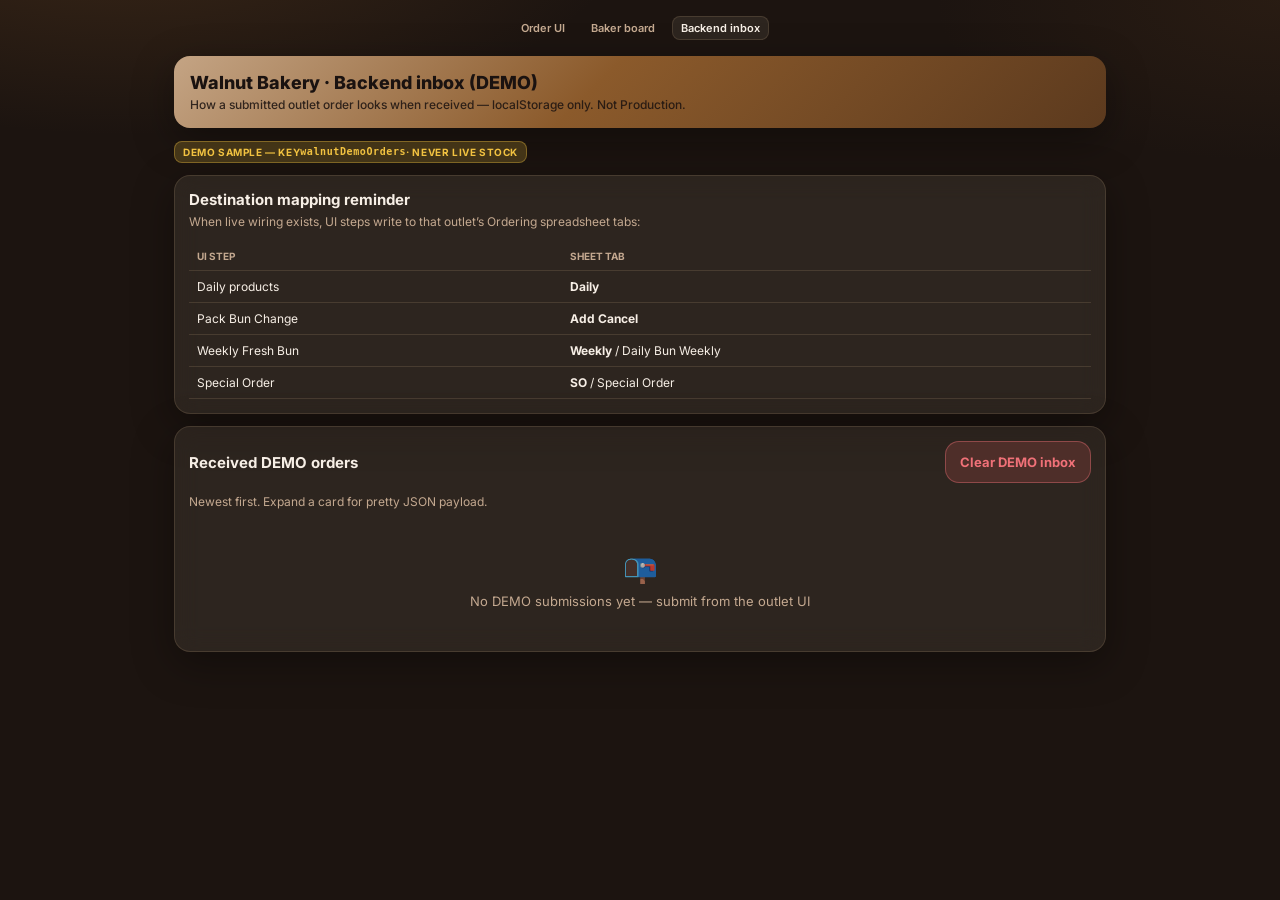
==== backend.html @ 9c995fde "Weekly dual-week + baker board + backend inbox DEMO" ====
<!DOCTYPE html>
<html lang="en">
<head>
  <meta charset="UTF-8" />
  <meta name="viewport" content="width=device-width, initial-scale=1, viewport-fit=cover" />
  <title>Walnut Bakery · Backend inbox (DEMO)</title>
  <style>
@import url('https://fonts.googleapis.com/css2?family=Inter:wght@400;500;600;700;800&display=swap');
:root {
  --bg: #1c1410;
  --brand: #8b5a2b;
  --brand2: #5c3a1e;
  --brand-grad: linear-gradient(135deg, #c4a484 0%, #8b5a2b 45%, #5c3a1e 100%);
  --card: rgba(255,236,210,.08);
  --card-solid: #2a1f18;
  --ink: #f7efe6;
  --muted: #c4a990;
  --line: rgba(210,180,140,.16);
  --ok: #3ecf8e;
  --warn: #f5c542;
  --danger: #f07178;
  --shadow: 0 12px 40px rgba(0,0,0,.35);
  --radius: 16px;
  --ease: cubic-bezier(.22,1,.36,1);
}
*{box-sizing:border-box;-webkit-tap-highlight-color:transparent}
html,body{margin:0;padding:0;min-height:100%;font-family:Inter,system-ui,-apple-system,Segoe UI,Roboto,sans-serif;background:var(--bg);color:var(--ink)}
body{background:radial-gradient(ellipse 80% 50% at 10% -10%,color-mix(in srgb,var(--brand) 28%,transparent),transparent 50%),radial-gradient(ellipse 60% 40% at 100% 0%,color-mix(in srgb,var(--brand2) 20%,transparent),transparent 45%),var(--bg)}
.app{max-width:960px;margin:0 auto;min-height:100dvh;padding:12px 14px 40px;position:relative;z-index:1}
.hero{background:var(--brand-grad);border-radius:var(--radius);padding:16px;color:#1a1210;box-shadow:var(--shadow);margin-bottom:12px}
.hero h1{margin:0;font-size:18px;font-weight:800}
.hero .sub{margin:4px 0 0;font-size:12px;font-weight:500;opacity:.85}
.demo-badge{display:inline-flex;margin:0 0 12px;font-size:10px;font-weight:700;letter-spacing:.06em;text-transform:uppercase;background:rgba(245,197,66,.2);color:var(--warn);border:1px solid rgba(245,197,66,.35);padding:4px 8px;border-radius:8px}
.glass{background:var(--card);border:1px solid var(--line);border-radius:var(--radius);padding:14px;box-shadow:var(--shadow);backdrop-filter:blur(12px);-webkit-backdrop-filter:blur(12px);margin-bottom:12px}
.glass h2{margin:0 0 4px;font-size:15px;font-weight:700}
.hint{margin:0 0 12px;font-size:12px;color:var(--muted);line-height:1.45}
.site-nav{display:flex;flex-wrap:wrap;gap:8px;justify-content:center;padding:4px 0 16px;font-size:11px;font-weight:600}
.site-nav a{color:var(--muted);text-decoration:none;padding:4px 8px;border-radius:8px;border:1px solid transparent}
.site-nav a:hover,.site-nav a.active{color:var(--ink);border-color:var(--line);background:var(--card)}
.chips{display:flex;flex-wrap:wrap;gap:8px;margin-bottom:12px}
.chip{border:1px solid var(--line);background:var(--card-solid);color:var(--muted);font-size:11px;font-weight:700;padding:6px 10px;border-radius:999px;cursor:pointer;font-family:inherit}
.chip.active{color:#1a1210;background:var(--brand-grad);border-color:transparent}
.table-scroll{overflow:auto;border-radius:12px;border:1px solid var(--line);background:var(--card-solid);-webkit-overflow-scrolling:touch}
table.board{width:100%;min-width:720px;border-collapse:separate;border-spacing:0;font-size:12px}
table.board th,table.board td{padding:8px 6px;border-bottom:1px solid var(--line);text-align:center;white-space:nowrap}
table.board th:first-child,table.board td:first-child{text-align:left;position:sticky;left:0;background:var(--card-solid);z-index:2;min-width:140px;padding-left:12px}
table.board th{font-size:10px;text-transform:uppercase;letter-spacing:.04em;color:var(--muted);position:sticky;top:0;background:var(--card-solid);z-index:3}
table.board th:first-child{z-index:4}
table.board tr.total td{font-weight:800;background:color-mix(in srgb,var(--brand) 12%,transparent)}
table.board td.tot{font-weight:800}
.section-anchor{scroll-margin-top:12px}
.btn{border:0;border-radius:14px;padding:12px 14px;font-size:13px;font-weight:700;font-family:inherit;cursor:pointer;background:var(--card-solid);color:var(--ink);border:1px solid var(--line)}
.btn-danger{background:color-mix(in srgb,var(--danger) 18%,var(--card-solid));color:var(--danger);border-color:color-mix(in srgb,var(--danger) 40%,transparent)}
.btn-primary{background:var(--brand-grad);color:#1a1210;border:0}
.empty{text-align:center;padding:28px 16px;color:var(--muted);font-size:13px}
.order-card{border:1px solid var(--line);border-radius:12px;background:var(--card-solid);margin-bottom:10px;overflow:hidden}
.order-card-head{display:flex;flex-wrap:wrap;gap:8px;justify-content:space-between;align-items:flex-start;padding:12px;cursor:pointer}
.order-card-head:hover{background:color-mix(in srgb,var(--brand) 8%,transparent)}
.order-meta{font-size:12px;line-height:1.45}
.order-meta .id{font-family:ui-monospace,SFMono-Regular,Menlo,monospace;font-size:11px;color:var(--warn)}
.order-meta .sum{color:var(--muted);font-size:11px;margin-top:4px}
.order-body{display:none;border-top:1px solid var(--line);padding:10px 12px;background:#1a1511}
.order-card.open .order-body{display:block}
.order-body pre{margin:0;white-space:pre-wrap;word-break:break-word;font-size:11px;color:var(--ink);font-family:ui-monospace,SFMono-Regular,Menlo,monospace;max-height:320px;overflow:auto}
.map-table{width:100%;border-collapse:collapse;font-size:12px}
.map-table th,.map-table td{padding:8px;border-bottom:1px solid var(--line);text-align:left}
.map-table th{color:var(--muted);font-size:10px;text-transform:uppercase}
@media (max-width:600px){
  .app{padding:10px 10px 32px}
  .hero h1{font-size:16px}
}
</style>
</head>
<body>
  <div class="app">
    <div class="site-nav">
      <a href="index.html" id="navOrder">Order UI</a>
      <a href="baker.html">Baker board</a>
      <a href="backend.html" class="active">Backend inbox</a>
    </div>
    <div class="hero">
      <h1>Walnut Bakery · Backend inbox (DEMO)</h1>
      <p class="sub">How a submitted outlet order looks when received — localStorage only. Not Production.</p>
    </div>
    <div class="demo-badge">DEMO SAMPLE — key <code style="text-transform:none">walnutDemoOrders</code> · never live stock</div>

    <div class="glass">
      <h2>Destination mapping reminder</h2>
      <p class="hint">When live wiring exists, UI steps write to that outlet’s Ordering spreadsheet tabs:</p>
      <table class="map-table">
        <thead><tr><th>UI step</th><th>Sheet tab</th></tr></thead>
        <tbody>
          <tr><td>Daily products</td><td><b>Daily</b></td></tr>
          <tr><td>Pack Bun Change</td><td><b>Add Cancel</b></td></tr>
          <tr><td>Weekly Fresh Bun</td><td><b>Weekly</b> / Daily Bun Weekly</td></tr>
          <tr><td>Special Order</td><td><b>SO</b> / Special Order</td></tr>
        </tbody>
      </table>
    </div>

    <div class="glass">
      <div style="display:flex;flex-wrap:wrap;gap:10px;align-items:center;justify-content:space-between;margin-bottom:10px">
        <h2 style="margin:0">Received DEMO orders</h2>
        <button type="button" class="btn btn-danger" id="btnClear">Clear DEMO inbox</button>
      </div>
      <p class="hint">Newest first. Expand a card for pretty JSON payload.</p>
      <div id="list"></div>
    </div>
  </div>
<script>
(function(){
  try {
    if (location.pathname.indexOf('walnut-outlet-order')>=0 && location.pathname.indexOf('pages')<0) {
      var n=document.getElementById('navOrder'); if(n) n.href='Index-preview.html';
    }
  } catch(e){}

  var KEY='walnutDemoOrders';

  function load(){
    try {
      var arr=JSON.parse(localStorage.getItem(KEY)||'[]');
      return Array.isArray(arr)?arr:[];
    } catch(e){ return []; }
  }

  function fmtTime(iso){
    try {
      return new Intl.DateTimeFormat('en-GB',{
        timeZone:'Asia/Kuching', dateStyle:'medium', timeStyle:'short'
      }).format(new Date(iso)) + ' MYT';
    } catch(e){ return iso; }
  }

  function render(){
    var list=document.getElementById('list');
    var arr=load();
    if(!arr.length){
      list.innerHTML='<div class="empty"><div style="font-size:28px;margin-bottom:8px;opacity:.7">📭</div>No DEMO submissions yet — submit from the outlet UI</div>';
      return;
    }
    list.innerHTML='';
    arr.forEach(function(entry, idx){
      var s=entry.summary||{};
      var card=document.createElement('div');
      card.className='order-card';
      var head=document.createElement('div');
      head.className='order-card-head';
      head.innerHTML='<div class="order-meta"><div><b>'+(entry.outlet||'?')+'</b> · '+fmtTime(entry.at||entry.payload&&entry.payload.submittedAt||'')+'</div>'+
        '<div class="id">'+(entry.orderId||entry.id||'')+'</div>'+
        '<div class="sum">Daily lines: '+(s.dailyLines||0)+' · units: '+(s.dailyUnits||0)+
        ' · Pack Δ: '+(s.packBunChanges||0)+
        ' · Weekly: '+(s.hasWeekly?'yes':'no')+
        ' · SO: '+(s.hasSO?'yes':'no')+'</div></div><div style="font-size:11px;color:var(--muted)">▾ JSON</div>';
      var body=document.createElement('div');
      body.className='order-body';
      var pre=document.createElement('pre');
      pre.textContent=JSON.stringify(entry.payload||entry, null, 2);
      body.appendChild(pre);
      head.onclick=function(){ card.classList.toggle('open'); };
      card.appendChild(head); card.appendChild(body);
      list.appendChild(card);
    });
  }

  document.getElementById('btnClear').onclick=function(){
    if(!confirm('Clear all DEMO submissions from this browser inbox?')) return;
    localStorage.removeItem(KEY);
    render();
  };

  render();
})();
</script>
</body>
</html>
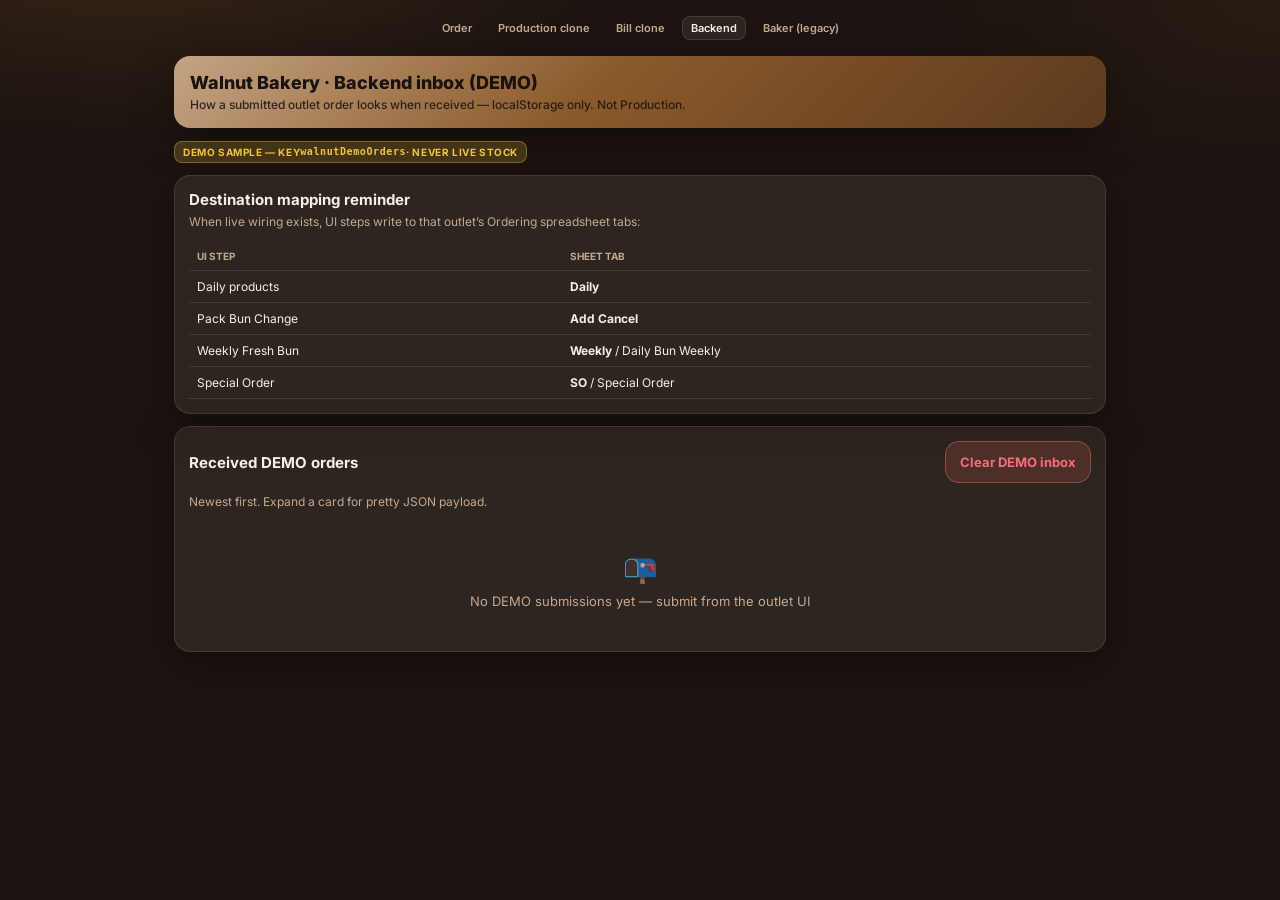
==== commit 1c054167: "DEMO clones of Production Sheet and Bill For Print fed by Order UI" ====
--- a/backend.html
+++ b/backend.html
@@ -74,9 +74,11 @@
 <body>
   <div class="app">
     <div class="site-nav">
-      <a href="index.html" id="navOrder">Order UI</a>
-      <a href="baker.html">Baker board</a>
-      <a href="backend.html" class="active">Backend inbox</a>
+      <a href="index.html" id="navOrder">Order</a>
+      <a href="production.html">Production clone</a>
+      <a href="bill.html">Bill clone</a>
+      <a href="backend.html" class="active">Backend</a>
+      <a href="baker.html">Baker (legacy)</a>
     </div>
     <div class="hero">
       <h1>Walnut Bakery · Backend inbox (DEMO)</h1>
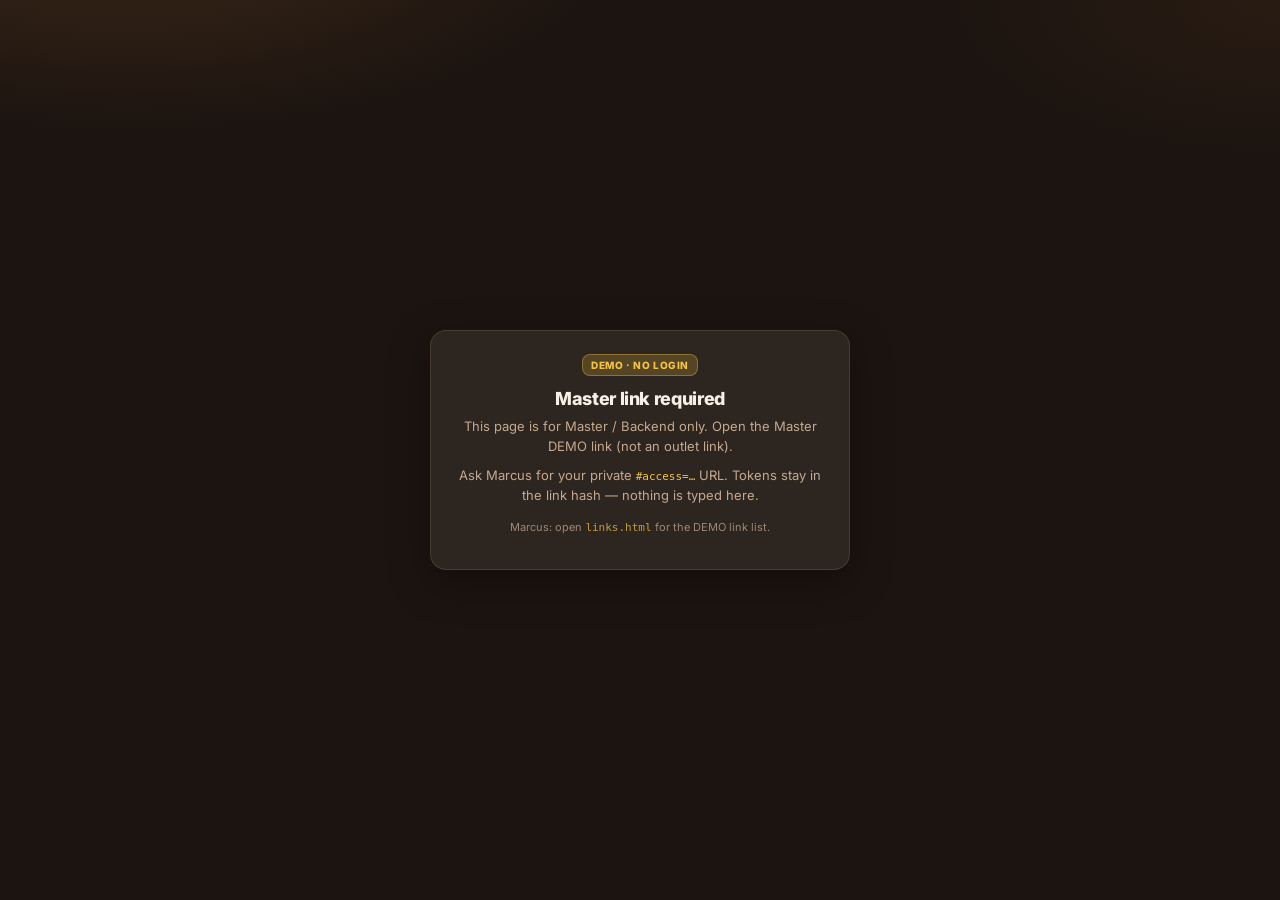
==== commit 8b74586b: "Ai-Cha-style per-outlet access links + master gate" ====
--- a/backend.html
+++ b/backend.html
@@ -75,10 +75,10 @@
   <div class="app">
     <div class="site-nav">
       <a href="index.html" id="navOrder">Order</a>
-      <a href="production.html">Production clone</a>
-      <a href="bill.html">Bill clone</a>
-      <a href="backend.html" class="active">Backend</a>
-      <a href="baker.html">Baker (legacy)</a>
+      <a href="production.html" data-master-only>Production clone</a>
+      <a href="bill.html" data-master-only>Bill clone</a>
+      <a href="backend.html" class="active" data-master-only>Backend</a>
+      <a href="links.html" data-master-only>All links</a>
     </div>
     <div class="hero">
       <h1>Walnut Bakery · Backend inbox (DEMO)</h1>
@@ -109,8 +109,11 @@
       <div id="list"></div>
     </div>
   </div>
+<script src="access.js"></script>
 <script>
 (function(){
+  if (!window.WalnutAccess || !WalnutAccess.require('master')) return;
+  try { WalnutAccess.wireNav(document); } catch (eW) {}
   try {
     if (location.pathname.indexOf('walnut-outlet-order')>=0 && location.pathname.indexOf('pages')<0) {
       var n=document.getElementById('navOrder'); if(n) n.href='Index-preview.html';
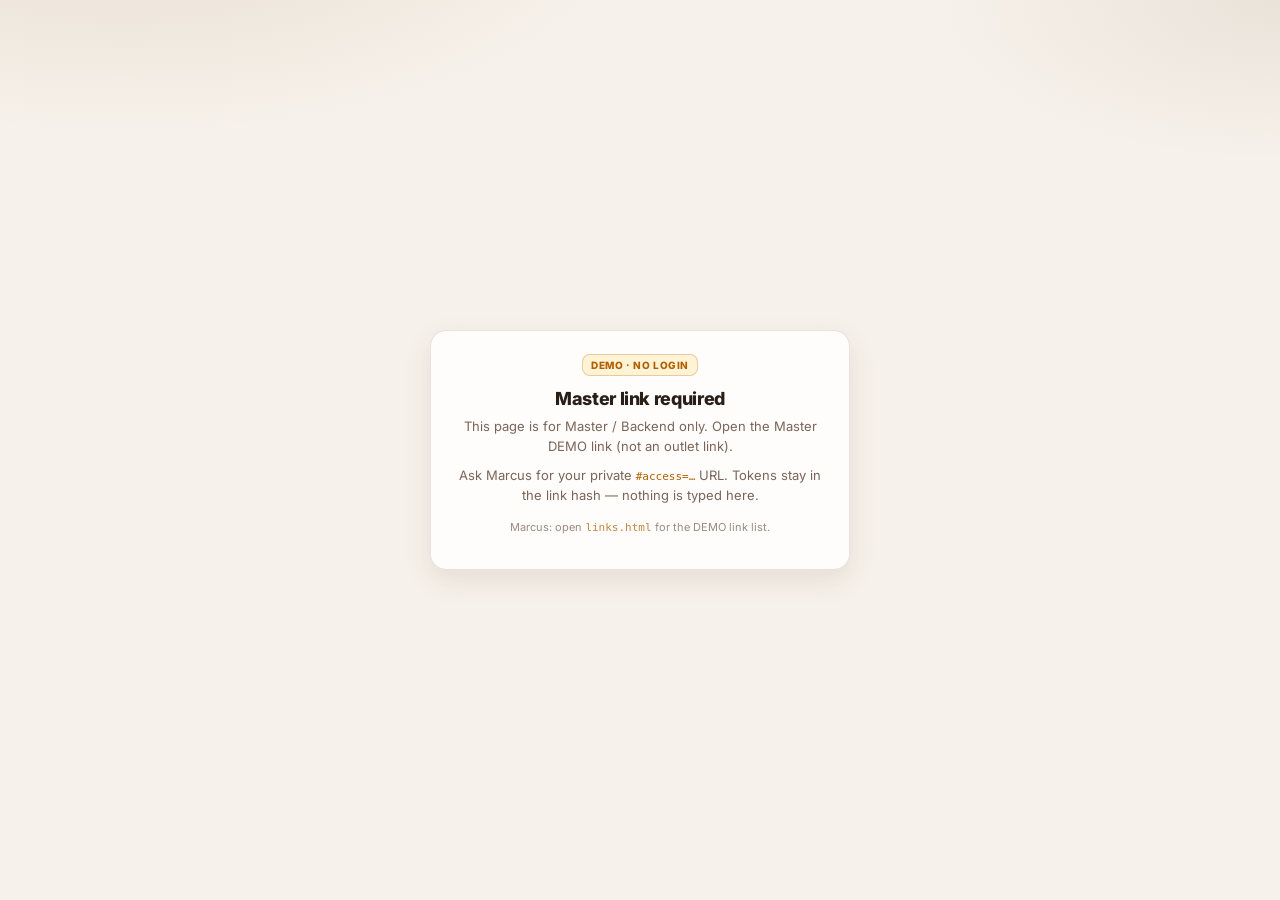
==== commit 82094f9b: "Light tone theme across DEMO pages" ====
--- a/backend.html
+++ b/backend.html
@@ -7,30 +7,30 @@
   <style>
 @import url('https://fonts.googleapis.com/css2?family=Inter:wght@400;500;600;700;800&display=swap');
 :root {
-  --bg: #1c1410;
+  --bg: #f6f1ea;
   --brand: #8b5a2b;
   --brand2: #5c3a1e;
-  --brand-grad: linear-gradient(135deg, #c4a484 0%, #8b5a2b 45%, #5c3a1e 100%);
-  --card: rgba(255,236,210,.08);
-  --card-solid: #2a1f18;
-  --ink: #f7efe6;
-  --muted: #c4a990;
-  --line: rgba(210,180,140,.16);
-  --ok: #3ecf8e;
-  --warn: #f5c542;
-  --danger: #f07178;
-  --shadow: 0 12px 40px rgba(0,0,0,.35);
+  --brand-grad: linear-gradient(135deg, #e8d5c4 0%, #c4a484 45%, #8b5a2b 100%);
+  --card: rgba(255,255,255,.72);
+  --card-solid: #ffffff;
+  --ink: #2a1f18;
+  --muted: #7a6558;
+  --line: rgba(92,58,30,.14);
+  --ok: #1f9d63;
+  --warn: #b06000;
+  --danger: #c62828;
+  --shadow: 0 10px 28px rgba(92,58,30,.10);
   --radius: 16px;
   --ease: cubic-bezier(.22,1,.36,1);
 }
 *{box-sizing:border-box;-webkit-tap-highlight-color:transparent}
 html,body{margin:0;padding:0;min-height:100%;font-family:Inter,system-ui,-apple-system,Segoe UI,Roboto,sans-serif;background:var(--bg);color:var(--ink)}
-body{background:radial-gradient(ellipse 80% 50% at 10% -10%,color-mix(in srgb,var(--brand) 28%,transparent),transparent 50%),radial-gradient(ellipse 60% 40% at 100% 0%,color-mix(in srgb,var(--brand2) 20%,transparent),transparent 45%),var(--bg)}
+body{background:radial-gradient(ellipse 80% 50% at 10% -10%,color-mix(in srgb,var(--brand) 12%,transparent),transparent 50%),radial-gradient(ellipse 60% 40% at 100% 0%,color-mix(in srgb,var(--brand2) 8%,transparent),transparent 45%),var(--bg)}
 .app{max-width:960px;margin:0 auto;min-height:100dvh;padding:12px 14px 40px;position:relative;z-index:1}
 .hero{background:var(--brand-grad);border-radius:var(--radius);padding:16px;color:#1a1210;box-shadow:var(--shadow);margin-bottom:12px}
 .hero h1{margin:0;font-size:18px;font-weight:800}
 .hero .sub{margin:4px 0 0;font-size:12px;font-weight:500;opacity:.85}
-.demo-badge{display:inline-flex;margin:0 0 12px;font-size:10px;font-weight:700;letter-spacing:.06em;text-transform:uppercase;background:rgba(245,197,66,.2);color:var(--warn);border:1px solid rgba(245,197,66,.35);padding:4px 8px;border-radius:8px}
+.demo-badge{display:inline-flex;margin:0 0 12px;font-size:10px;font-weight:700;letter-spacing:.06em;text-transform:uppercase;background:rgba(255,236,180,.55);color:var(--warn);border:1px solid rgba(176,96,0,.28);padding:4px 8px;border-radius:8px}
 .glass{background:var(--card);border:1px solid var(--line);border-radius:var(--radius);padding:14px;box-shadow:var(--shadow);backdrop-filter:blur(12px);-webkit-backdrop-filter:blur(12px);margin-bottom:12px}
 .glass h2{margin:0 0 4px;font-size:15px;font-weight:700}
 .hint{margin:0 0 12px;font-size:12px;color:var(--muted);line-height:1.45}
@@ -59,7 +59,7 @@
 .order-meta{font-size:12px;line-height:1.45}
 .order-meta .id{font-family:ui-monospace,SFMono-Regular,Menlo,monospace;font-size:11px;color:var(--warn)}
 .order-meta .sum{color:var(--muted);font-size:11px;margin-top:4px}
-.order-body{display:none;border-top:1px solid var(--line);padding:10px 12px;background:#1a1511}
+.order-body{display:none;border-top:1px solid var(--line);padding:10px 12px;background:#f3ece4}
 .order-card.open .order-body{display:block}
 .order-body pre{margin:0;white-space:pre-wrap;word-break:break-word;font-size:11px;color:var(--ink);font-family:ui-monospace,SFMono-Regular,Menlo,monospace;max-height:320px;overflow:auto}
 .map-table{width:100%;border-collapse:collapse;font-size:12px}
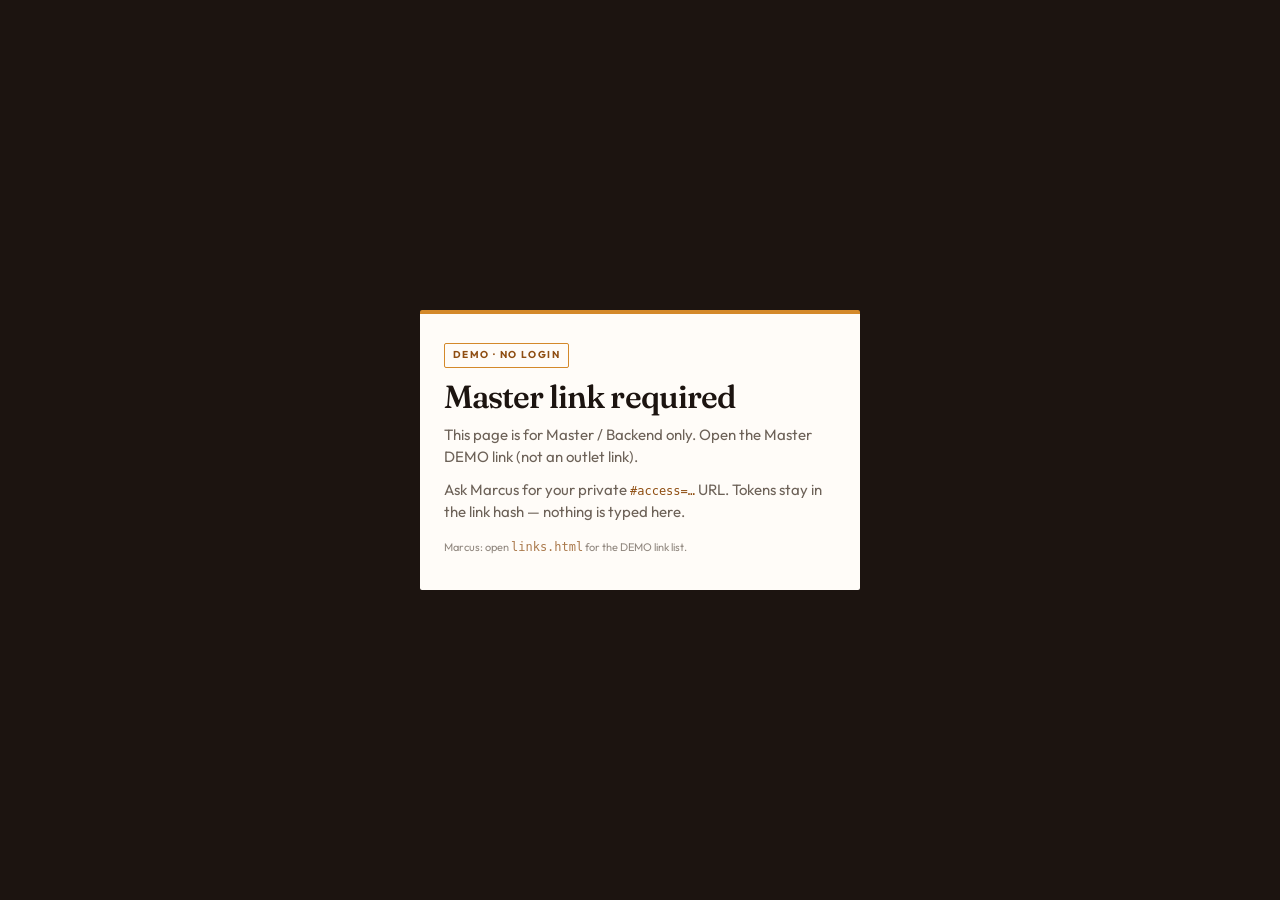
==== commit 95e1580e: "Replace the cream order shell with a Walnut Counter UI. Large screens use a dark side rail and phone" ====
--- a/backend.html
+++ b/backend.html
@@ -4,96 +4,59 @@
   <meta charset="UTF-8" />
   <meta name="viewport" content="width=device-width, initial-scale=1, viewport-fit=cover" />
   <title>Walnut Bakery · Backend inbox (DEMO)</title>
+  <link rel="stylesheet" href="shell.css" />
   <style>
-@import url('https://fonts.googleapis.com/css2?family=Inter:wght@400;500;600;700;800&display=swap');
-:root {
-  --bg: #f6f1ea;
-  --brand: #8b5a2b;
-  --brand2: #5c3a1e;
-  --brand-grad: linear-gradient(135deg, #e8d5c4 0%, #c4a484 45%, #8b5a2b 100%);
-  --card: rgba(255,255,255,.72);
-  --card-solid: #ffffff;
-  --ink: #2a1f18;
-  --muted: #7a6558;
-  --line: rgba(92,58,30,.14);
-  --ok: #1f9d63;
-  --warn: #b06000;
-  --danger: #c62828;
-  --shadow: 0 10px 28px rgba(92,58,30,.10);
-  --radius: 16px;
-  --ease: cubic-bezier(.22,1,.36,1);
-}
-*{box-sizing:border-box;-webkit-tap-highlight-color:transparent}
-html,body{margin:0;padding:0;min-height:100%;font-family:Inter,system-ui,-apple-system,Segoe UI,Roboto,sans-serif;background:var(--bg);color:var(--ink)}
-body{background:radial-gradient(ellipse 80% 50% at 10% -10%,color-mix(in srgb,var(--brand) 12%,transparent),transparent 50%),radial-gradient(ellipse 60% 40% at 100% 0%,color-mix(in srgb,var(--brand2) 8%,transparent),transparent 45%),var(--bg)}
-.app{max-width:960px;margin:0 auto;min-height:100dvh;padding:12px 14px 40px;position:relative;z-index:1}
-.hero{background:var(--brand-grad);border-radius:var(--radius);padding:16px;color:#1a1210;box-shadow:var(--shadow);margin-bottom:12px}
-.hero h1{margin:0;font-size:18px;font-weight:800}
-.hero .sub{margin:4px 0 0;font-size:12px;font-weight:500;opacity:.85}
-.demo-badge{display:inline-flex;margin:0 0 12px;font-size:10px;font-weight:700;letter-spacing:.06em;text-transform:uppercase;background:rgba(255,236,180,.55);color:var(--warn);border:1px solid rgba(176,96,0,.28);padding:4px 8px;border-radius:8px}
-.glass{background:var(--card);border:1px solid var(--line);border-radius:var(--radius);padding:14px;box-shadow:var(--shadow);backdrop-filter:blur(12px);-webkit-backdrop-filter:blur(12px);margin-bottom:12px}
-.glass h2{margin:0 0 4px;font-size:15px;font-weight:700}
-.hint{margin:0 0 12px;font-size:12px;color:var(--muted);line-height:1.45}
-.site-nav{display:flex;flex-wrap:wrap;gap:8px;justify-content:center;padding:4px 0 16px;font-size:11px;font-weight:600}
-.site-nav a{color:var(--muted);text-decoration:none;padding:4px 8px;border-radius:8px;border:1px solid transparent}
-.site-nav a:hover,.site-nav a.active{color:var(--ink);border-color:var(--line);background:var(--card)}
-.chips{display:flex;flex-wrap:wrap;gap:8px;margin-bottom:12px}
-.chip{border:1px solid var(--line);background:var(--card-solid);color:var(--muted);font-size:11px;font-weight:700;padding:6px 10px;border-radius:999px;cursor:pointer;font-family:inherit}
-.chip.active{color:#1a1210;background:var(--brand-grad);border-color:transparent}
-.table-scroll{overflow:auto;border-radius:12px;border:1px solid var(--line);background:var(--card-solid);-webkit-overflow-scrolling:touch}
-table.board{width:100%;min-width:720px;border-collapse:separate;border-spacing:0;font-size:12px}
-table.board th,table.board td{padding:8px 6px;border-bottom:1px solid var(--line);text-align:center;white-space:nowrap}
-table.board th:first-child,table.board td:first-child{text-align:left;position:sticky;left:0;background:var(--card-solid);z-index:2;min-width:140px;padding-left:12px}
-table.board th{font-size:10px;text-transform:uppercase;letter-spacing:.04em;color:var(--muted);position:sticky;top:0;background:var(--card-solid);z-index:3}
-table.board th:first-child{z-index:4}
-table.board tr.total td{font-weight:800;background:color-mix(in srgb,var(--brand) 12%,transparent)}
-table.board td.tot{font-weight:800}
-.section-anchor{scroll-margin-top:12px}
-.btn{border:0;border-radius:14px;padding:12px 14px;font-size:13px;font-weight:700;font-family:inherit;cursor:pointer;background:var(--card-solid);color:var(--ink);border:1px solid var(--line)}
-.btn-danger{background:color-mix(in srgb,var(--danger) 18%,var(--card-solid));color:var(--danger);border-color:color-mix(in srgb,var(--danger) 40%,transparent)}
-.btn-primary{background:var(--brand-grad);color:#1a1210;border:0}
-.empty{text-align:center;padding:28px 16px;color:var(--muted);font-size:13px}
-.order-card{border:1px solid var(--line);border-radius:12px;background:var(--card-solid);margin-bottom:10px;overflow:hidden}
-.order-card-head{display:flex;flex-wrap:wrap;gap:8px;justify-content:space-between;align-items:flex-start;padding:12px;cursor:pointer}
-.order-card-head:hover{background:color-mix(in srgb,var(--brand) 8%,transparent)}
-.order-meta{font-size:12px;line-height:1.45}
-.order-meta .id{font-family:ui-monospace,SFMono-Regular,Menlo,monospace;font-size:11px;color:var(--warn)}
-.order-meta .sum{color:var(--muted);font-size:11px;margin-top:4px}
-.order-body{display:none;border-top:1px solid var(--line);padding:10px 12px;background:#f3ece4}
+*{box-sizing:border-box}
+.glass{margin:0 0 28px;padding-top:8px;border-top:1px solid var(--line)}
+.glass h2{margin:14px 0 6px;font-family:var(--display);font-weight:560;font-size:28px;letter-spacing:-.03em}
+.hint{margin:0 0 12px;font-size:14px;color:var(--muted);line-height:1.5}
+.hint code{font-family:ui-monospace,SFMono-Regular,Menlo,monospace;font-size:12px;color:var(--amber-deep)}
+.btn{border:1px solid #cfc4b4;border-radius:2px;padding:10px 12px;font-size:13px;font-weight:700;font-family:inherit;cursor:pointer;background:transparent;color:var(--ink)}
+.btn-danger{background:transparent;color:var(--danger);border-color:var(--danger)}
+.empty{padding:22px 0;color:var(--muted);font-size:14px}
+.order-card{border-bottom:1px solid var(--line);background:transparent}
+.order-card-head{display:flex;flex-wrap:wrap;gap:8px;justify-content:space-between;align-items:flex-start;padding:14px 0;cursor:pointer}
+.order-card-head:hover{background:transparent}
+.order-meta{font-size:14px;line-height:1.45}
+.order-meta .id{font-family:ui-monospace,SFMono-Regular,Menlo,monospace;font-size:12px;color:var(--amber-deep)}
+.order-meta .sum{color:var(--muted);font-size:12px;margin-top:4px}
+.order-body{display:none;padding:0 0 14px}
 .order-card.open .order-body{display:block}
-.order-body pre{margin:0;white-space:pre-wrap;word-break:break-word;font-size:11px;color:var(--ink);font-family:ui-monospace,SFMono-Regular,Menlo,monospace;max-height:320px;overflow:auto}
-.map-table{width:100%;border-collapse:collapse;font-size:12px}
-.map-table th,.map-table td{padding:8px;border-bottom:1px solid var(--line);text-align:left}
-.map-table th{color:var(--muted);font-size:10px;text-transform:uppercase}
-@media (max-width:600px){
-  .app{padding:10px 10px 32px}
-  .hero h1{font-size:16px}
-}
+.order-body pre{margin:0;white-space:pre-wrap;word-break:break-word;font-size:12px;color:var(--ink);font-family:ui-monospace,SFMono-Regular,Menlo,monospace;max-height:320px;overflow:auto;background:#fff;border:1px solid var(--line);padding:12px}
+.map-table{width:100%;border-collapse:collapse;font-size:14px}
+.map-table th,.map-table td{padding:10px 8px;border-bottom:1px solid var(--line);text-align:left}
+.map-table th{color:var(--muted);font-size:11px;letter-spacing:.08em;text-transform:uppercase}
 </style>
 </head>
-<body>
-  <div class="app">
-    <div class="site-nav">
-      <a href="index.html" id="navOrder">Order</a>
-      <a href="production.html" data-master-only>Production clone</a>
-      <a href="bill.html" data-master-only>Bill clone</a>
-      <a href="backend.html" class="active" data-master-only>Backend</a>
-      <a href="links.html" data-master-only>All links</a>
+<body class="wapp">
+  <header class="wshell">
+    <div class="wshell-inner">
+      <a class="wbrand" href="index.html">
+        <span class="name">Walnut</span>
+        <span class="line">Backend inbox</span>
+        <span class="demo">DEMO</span>
+      </a>
+      <nav class="wnav" aria-label="Companion pages">
+        <a href="index.html" id="navOrder">Order</a>
+        <a href="production.html" data-master-only>Production</a>
+        <a href="bill.html" data-master-only>Bill</a>
+        <a href="backend.html" class="active" data-master-only>Backend</a>
+        <a href="links.html" data-master-only>Links</a>
+      </nav>
     </div>
-    <div class="hero">
-      <h1>Walnut Bakery · Backend inbox (DEMO)</h1>
-      <p class="sub">How a submitted outlet order looks when received — localStorage only. Not Production.</p>
-    </div>
-    <div class="demo-badge">DEMO SAMPLE — key <code style="text-transform:none">walnutDemoOrders</code> · never live stock</div>
+  </header>
+  <main class="wpage">
+    <h1>Backend inbox</h1>
+    <p class="wlede">How a submitted outlet order looks when received — localStorage <code>walnutDemoOrders</code> only. Not production.</p>
 
     <div class="glass">
       <h2>Destination mapping reminder</h2>
-      <p class="hint">When live wiring exists, UI steps write to that outlet’s Ordering spreadsheet tabs:</p>
+      <p class="hint">When live wiring exists, Place order sections write to that outlet’s Ordering spreadsheet tabs:</p>
       <table class="map-table">
-        <thead><tr><th>UI step</th><th>Sheet tab</th></tr></thead>
+        <thead><tr><th>Order section</th><th>Sheet tab</th></tr></thead>
         <tbody>
-          <tr><td>Daily products</td><td><b>Daily</b></td></tr>
-          <tr><td>Pack Bun Change</td><td><b>Add Cancel</b></td></tr>
+          <tr><td>Daily (T+1)</td><td><b>Daily</b></td></tr>
+          <tr><td>Pack bun change (T+2)</td><td><b>Add Cancel</b></td></tr>
           <tr><td>Weekly Fresh Bun</td><td><b>Weekly</b> / Daily Bun Weekly</td></tr>
           <tr><td>Special Order</td><td><b>SO</b> / Special Order</td></tr>
         </tbody>
@@ -108,7 +71,7 @@
       <p class="hint">Newest first. Expand a card for pretty JSON payload.</p>
       <div id="list"></div>
     </div>
-  </div>
+  </main>
 <script src="access.js"></script>
 <script>
 (function(){
@@ -141,7 +104,7 @@
     var list=document.getElementById('list');
     var arr=load();
     if(!arr.length){
-      list.innerHTML='<div class="empty"><div style="font-size:28px;margin-bottom:8px;opacity:.7">📭</div>No DEMO submissions yet — submit from the outlet UI</div>';
+      list.innerHTML='<div class="empty">No DEMO submissions yet — submit from the outlet order screen.</div>';
       return;
     }
     list.innerHTML='';
@@ -177,5 +140,6 @@
   render();
 })();
 </script>
+<link rel="stylesheet" href="gate.css" />
 </body>
 </html>
--- a/shell.css
+++ b/shell.css
@@ -0,0 +1,131 @@
+/* Shared chrome for companion DEMO pages (links, backend, baker, and page shells).
+   Order UI styles live in index.html. Sheet grids are not styled here. */
+@import url('https://fonts.googleapis.com/css2?family=Fraunces:ital,opsz,wght@0,9..144,560;0,9..144,640;1,9..144,560&family=Outfit:wght@400;500;600;700&display=swap');
+
+:root {
+  --bg: #e8e4dc;
+  --canvas: #f4f1eb;
+  --surface: #fffcf8;
+  --ink: #1c1410;
+  --muted: #6d6258;
+  --line: #ddd4c6;
+  --amber: #d4892a;
+  --amber-deep: #8f4e12;
+  --rail: #1c1410;
+  --rail-ink: #f3e7d6;
+  --ok: #2c7a45;
+  --warn: #9a5b12;
+  --danger: #a33b32;
+  --font: Outfit, system-ui, -apple-system, Segoe UI, sans-serif;
+  --display: Fraunces, Georgia, "Times New Roman", serif;
+}
+
+body.wapp {
+  margin: 0;
+  min-height: 100%;
+  background: var(--bg);
+  color: var(--ink);
+  font-family: var(--font);
+  font-size: 15px;
+  line-height: 1.45;
+}
+
+.wshell {
+  background: var(--rail);
+  color: var(--rail-ink);
+  border-bottom: 3px solid var(--amber);
+  position: sticky;
+  top: 0;
+  z-index: 40;
+}
+.wshell-inner {
+  display: flex;
+  flex-wrap: wrap;
+  align-items: center;
+  justify-content: space-between;
+  gap: 10px 18px;
+  max-width: 1120px;
+  margin: 0 auto;
+  padding: 12px 18px;
+}
+.wbrand {
+  display: flex;
+  align-items: baseline;
+  gap: 10px;
+  min-width: 0;
+  text-decoration: none;
+  color: inherit;
+}
+.wbrand .name {
+  font-family: var(--display);
+  font-weight: 560;
+  font-style: italic;
+  font-size: 22px;
+  letter-spacing: -.03em;
+  line-height: 1;
+}
+.wbrand .line {
+  font-size: 11px;
+  font-weight: 650;
+  letter-spacing: .14em;
+  text-transform: uppercase;
+  color: #d9cbb8;
+}
+.wbrand .demo {
+  font-size: 10px;
+  font-weight: 700;
+  letter-spacing: .14em;
+  text-transform: uppercase;
+  color: #f0c27a;
+  border: 1px solid rgba(212, 137, 42, .7);
+  padding: 2px 6px;
+}
+.wnav {
+  display: flex;
+  flex-wrap: wrap;
+  gap: 2px 4px;
+  align-items: center;
+}
+.wnav a {
+  color: #d9cbb8;
+  text-decoration: none;
+  font-size: 12px;
+  font-weight: 650;
+  letter-spacing: .08em;
+  text-transform: uppercase;
+  padding: 8px 10px;
+  border-bottom: 2px solid transparent;
+}
+.wnav a:hover { color: #fff; }
+.wnav a.active { color: #f6e7c8; border-bottom-color: var(--amber); }
+
+.wpage {
+  max-width: 1120px;
+  margin: 0 auto;
+  padding: 28px 18px 64px;
+}
+.wpage h1 {
+  font-family: var(--display);
+  font-weight: 560;
+  font-size: clamp(32px, 5vw, 48px);
+  letter-spacing: -.03em;
+  line-height: 1;
+  margin: 0 0 8px;
+}
+.wlede {
+  margin: 0 0 22px;
+  color: var(--muted);
+  max-width: 62ch;
+}
+
+@media (max-width: 720px) {
+  .wshell-inner { padding: 10px 14px; }
+  .wbrand .line { display: none; }
+  .wnav a { padding: 8px 8px; letter-spacing: .04em; }
+  .wpage { padding: 20px 14px 48px; }
+}
+@media (orientation: landscape) and (max-height: 500px) {
+  .wshell-inner { padding: 6px 14px; }
+  .wbrand .name { font-size: 18px; }
+  .wpage { padding-top: 14px; }
+}
--- a/gate.css
+++ b/gate.css
@@ -0,0 +1,47 @@
+/* Visual override for the access gate. Loaded after access.js injects its sheet.
+   Token registry and gate copy/behavior stay in access.js. */
+@import url('https://fonts.googleapis.com/css2?family=Fraunces:ital,opsz,wght@0,9..144,560;1,9..144,560&family=Outfit:wght@400;500;600;700&display=swap');
+
+.walnut-access-gate {
+  background: #1c1410;
+  color: #f3e7d6;
+  font-family: Outfit, system-ui, -apple-system, Segoe UI, sans-serif;
+  padding: 28px 20px;
+}
+.walnut-access-gate .card {
+  max-width: 440px;
+  background: #fffcf8;
+  color: #1c1410;
+  border: 0;
+  border-top: 4px solid #d4892a;
+  border-radius: 2px;
+  box-shadow: none;
+  text-align: left;
+  padding: 28px 24px 24px;
+}
+.walnut-access-gate .badge {
+  background: transparent;
+  color: #8f4e12;
+  border: 1px solid #d4892a;
+  border-radius: 2px;
+  letter-spacing: .14em;
+  font-weight: 700;
+  padding: 4px 8px;
+}
+.walnut-access-gate h1 {
+  font-family: Fraunces, Georgia, serif;
+  font-weight: 560;
+  font-size: 32px;
+  letter-spacing: -.03em;
+  line-height: 1.05;
+  margin: 0 0 10px;
+}
+.walnut-access-gate p {
+  color: #6d6258;
+  font-size: 15px;
+  line-height: 1.5;
+}
+.walnut-access-gate .mono {
+  color: #8f4e12;
+  font-size: 12px;
+}
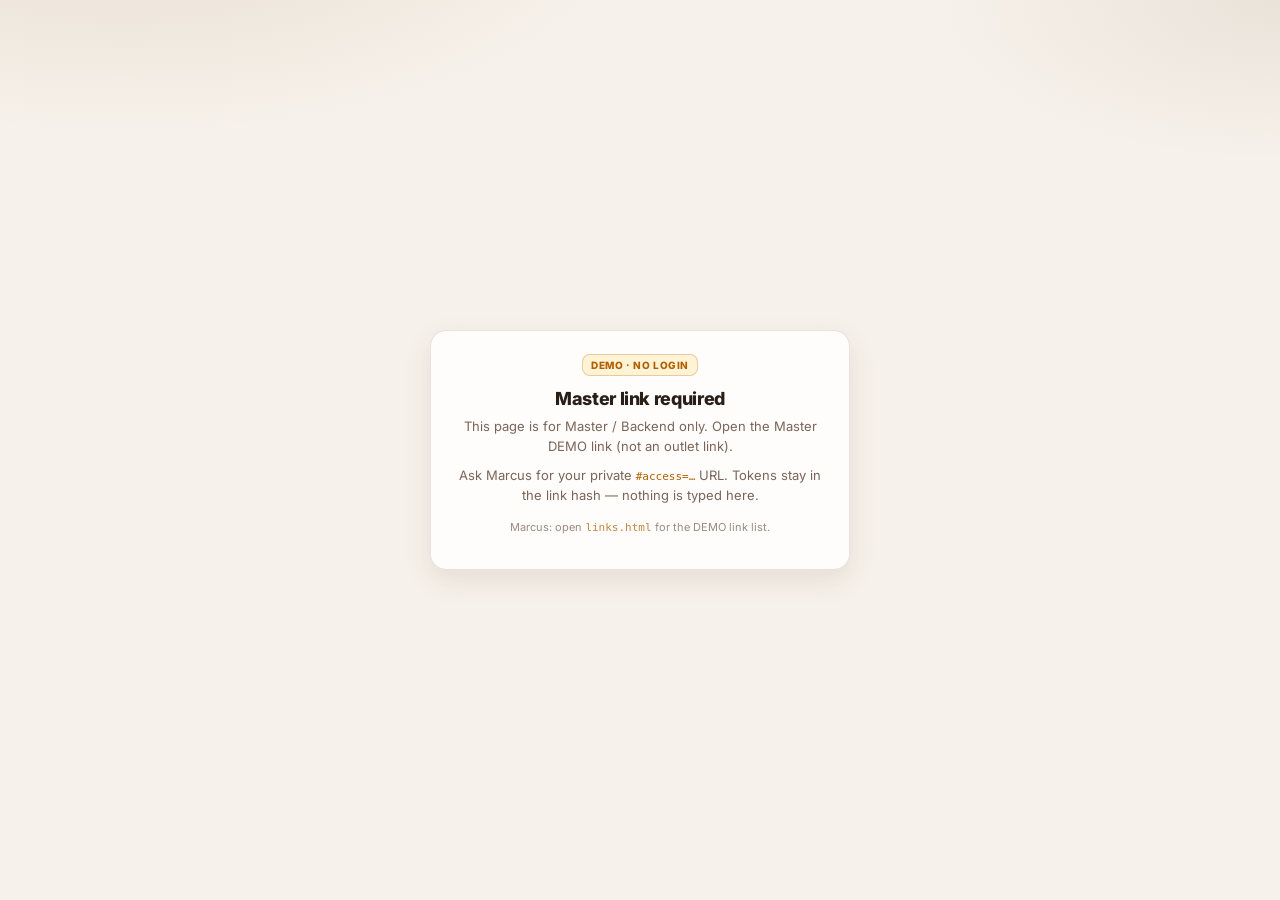
==== commit d44dfd4b: "Finish DEMO handoff from submit to Production, Bill, and Baker totals. After submit, Master gets Pro" ====
--- a/backend.html
+++ b/backend.html
@@ -4,50 +4,94 @@
   <meta charset="UTF-8" />
   <meta name="viewport" content="width=device-width, initial-scale=1, viewport-fit=cover" />
   <title>Walnut Bakery · Backend inbox (DEMO)</title>
-  <link rel="stylesheet" href="shell.css" />
   <style>
-*{box-sizing:border-box}
-.glass{margin:0 0 28px;padding-top:8px;border-top:1px solid var(--line)}
-.glass h2{margin:14px 0 6px;font-family:var(--display);font-weight:560;font-size:28px;letter-spacing:-.03em}
-.hint{margin:0 0 12px;font-size:14px;color:var(--muted);line-height:1.5}
-.hint code{font-family:ui-monospace,SFMono-Regular,Menlo,monospace;font-size:12px;color:var(--amber-deep)}
-.btn{border:1px solid #cfc4b4;border-radius:2px;padding:10px 12px;font-size:13px;font-weight:700;font-family:inherit;cursor:pointer;background:transparent;color:var(--ink)}
-.btn-danger{background:transparent;color:var(--danger);border-color:var(--danger)}
-.empty{padding:22px 0;color:var(--muted);font-size:14px}
-.order-card{border-bottom:1px solid var(--line);background:transparent}
-.order-card-head{display:flex;flex-wrap:wrap;gap:8px;justify-content:space-between;align-items:flex-start;padding:14px 0;cursor:pointer}
-.order-card-head:hover{background:transparent}
-.order-meta{font-size:14px;line-height:1.45}
-.order-meta .id{font-family:ui-monospace,SFMono-Regular,Menlo,monospace;font-size:12px;color:var(--amber-deep)}
-.order-meta .sum{color:var(--muted);font-size:12px;margin-top:4px}
-.order-body{display:none;padding:0 0 14px}
+@import url('https://fonts.googleapis.com/css2?family=Inter:wght@400;500;600;700;800&display=swap');
+:root {
+  --bg: #f6f1ea;
+  --brand: #8b5a2b;
+  --brand2: #5c3a1e;
+  --brand-grad: linear-gradient(135deg, #e8d5c4 0%, #c4a484 45%, #8b5a2b 100%);
+  --card: rgba(255,255,255,.72);
+  --card-solid: #ffffff;
+  --ink: #192326;
+  --muted: #7a6558;
+  --line: #e1e5e8;
+  --ok: #1f9d63;
+  --warn: #b06000;
+  --danger: #c62828;
+  --shadow: 0 10px 28px rgba(92,58,30,.10);
+  --radius: 16px;
+  --ease: cubic-bezier(.22,1,.36,1);
+}
+*{box-sizing:border-box;-webkit-tap-highlight-color:transparent}
+html,body{margin:0;padding:0;min-height:100%;font-family:Inter,system-ui,-apple-system,Segoe UI,Roboto,sans-serif;background:var(--bg);color:var(--ink)}
+body{background:radial-gradient(ellipse 80% 50% at 10% -10%,color-mix(in srgb,var(--brand) 12%,transparent),transparent 50%),radial-gradient(ellipse 60% 40% at 100% 0%,color-mix(in srgb,var(--brand2) 8%,transparent),transparent 45%),var(--bg)}
+.app{max-width:960px;margin:0 auto;min-height:100dvh;padding:12px 14px 40px;position:relative;z-index:1}
+.hero{background:var(--brand-grad);border-radius:var(--radius);padding:16px;color:#1a1210;box-shadow:var(--shadow);margin-bottom:12px}
+.hero h1{margin:0;font-size:18px;font-weight:800}
+.hero .sub{margin:4px 0 0;font-size:12px;font-weight:500;opacity:.85}
+.demo-badge{display:inline-flex;margin:0 0 12px;font-size:10px;font-weight:700;letter-spacing:.06em;text-transform:uppercase;background:rgba(255,236,180,.55);color:var(--warn);border:1px solid rgba(176,96,0,.28);padding:4px 8px;border-radius:8px}
+.glass{background:var(--card);border:1px solid var(--line);border-radius:var(--radius);padding:14px;box-shadow:var(--shadow);backdrop-filter:blur(12px);-webkit-backdrop-filter:blur(12px);margin-bottom:12px}
+.glass h2{margin:0 0 4px;font-size:15px;font-weight:700}
+.hint{margin:0 0 12px;font-size:12px;color:var(--muted);line-height:1.45}
+.site-nav{display:flex;flex-wrap:wrap;gap:8px;justify-content:center;padding:4px 0 16px;font-size:11px;font-weight:600}
+.site-nav a{color:var(--muted);text-decoration:none;padding:4px 8px;border-radius:8px;border:1px solid transparent}
+.site-nav a:hover,.site-nav a.active{color:var(--ink);border-color:var(--line);background:var(--card)}
+.chips{display:flex;flex-wrap:wrap;gap:8px;margin-bottom:12px}
+.chip{border:1px solid var(--line);background:var(--card-solid);color:var(--muted);font-size:11px;font-weight:700;padding:6px 10px;border-radius:999px;cursor:pointer;font-family:inherit}
+.chip.active{color:#1a1210;background:var(--brand-grad);border-color:transparent}
+.table-scroll{overflow:auto;border-radius:12px;border:1px solid var(--line);background:var(--card-solid);-webkit-overflow-scrolling:touch}
+table.board{width:100%;min-width:720px;border-collapse:separate;border-spacing:0;font-size:12px}
+table.board th,table.board td{padding:8px 6px;border-bottom:1px solid var(--line);text-align:center;white-space:nowrap}
+table.board th:first-child,table.board td:first-child{text-align:left;position:sticky;left:0;background:var(--card-solid);z-index:2;min-width:140px;padding-left:12px}
+table.board th{font-size:10px;text-transform:uppercase;letter-spacing:.04em;color:var(--muted);position:sticky;top:0;background:var(--card-solid);z-index:3}
+table.board th:first-child{z-index:4}
+table.board tr.total td{font-weight:800;background:color-mix(in srgb,var(--brand) 12%,transparent)}
+table.board td.tot{font-weight:800}
+.section-anchor{scroll-margin-top:12px}
+.btn{border:0;border-radius:14px;padding:12px 14px;font-size:13px;font-weight:700;font-family:inherit;cursor:pointer;background:var(--card-solid);color:var(--ink);border:1px solid var(--line)}
+.btn-danger{background:color-mix(in srgb,var(--danger) 18%,var(--card-solid));color:var(--danger);border-color:color-mix(in srgb,var(--danger) 40%,transparent)}
+.btn-primary{background:var(--brand-grad);color:#1a1210;border:0}
+.empty{text-align:center;padding:28px 16px;color:var(--muted);font-size:13px}
+.order-card{border:1px solid var(--line);border-radius:12px;background:var(--card-solid);margin-bottom:10px;overflow:hidden}
+.order-card-head{display:flex;flex-wrap:wrap;gap:8px;justify-content:space-between;align-items:flex-start;padding:12px;cursor:pointer}
+.order-card-head:hover{background:color-mix(in srgb,var(--brand) 8%,transparent)}
+.order-meta{font-size:12px;line-height:1.45}
+.order-meta .id{font-family:ui-monospace,SFMono-Regular,Menlo,monospace;font-size:11px;color:var(--warn)}
+.order-meta .sum{color:var(--muted);font-size:11px;margin-top:4px}
+.quick-links{display:flex;flex-wrap:wrap;gap:6px;margin-top:8px}
+.quick-links a{font-size:11px;font-weight:700;color:var(--brand2);text-decoration:none;border:1px solid var(--line);background:#fff;border-radius:999px;padding:5px 9px}
+.quick-links a:hover{border-color:var(--brand);color:var(--ink)}
+.order-body{display:none;border-top:1px solid var(--line);padding:10px 12px;background:#f3ece4}
 .order-card.open .order-body{display:block}
-.order-body pre{margin:0;white-space:pre-wrap;word-break:break-word;font-size:12px;color:var(--ink);font-family:ui-monospace,SFMono-Regular,Menlo,monospace;max-height:320px;overflow:auto;background:#fff;border:1px solid var(--line);padding:12px}
-.map-table{width:100%;border-collapse:collapse;font-size:14px}
-.map-table th,.map-table td{padding:10px 8px;border-bottom:1px solid var(--line);text-align:left}
-.map-table th{color:var(--muted);font-size:11px;letter-spacing:.08em;text-transform:uppercase}
+.order-body pre{margin:0;white-space:pre-wrap;word-break:break-word;font-size:11px;color:var(--ink);font-family:ui-monospace,SFMono-Regular,Menlo,monospace;max-height:320px;overflow:auto}
+.map-table{width:100%;border-collapse:collapse;font-size:12px}
+.map-table th,.map-table td{padding:8px;border-bottom:1px solid var(--line);text-align:left}
+.map-table th{color:var(--muted);font-size:10px;text-transform:uppercase}
+@media (max-width:600px){
+  .app{padding:10px 10px 32px}
+  .hero h1{font-size:16px}
+}
 </style>
 </head>
-<body class="wapp">
-  <header class="wshell">
-    <div class="wshell-inner">
-      <a class="wbrand" href="index.html">
-        <span class="name">Walnut</span>
-        <span class="line">Backend inbox</span>
-        <span class="demo">DEMO</span>
-      </a>
-      <nav class="wnav" aria-label="Companion pages">
+<body>
+  <div class="app">
+    <header style="display:flex;align-items:center;justify-content:space-between;gap:12px;padding:8px 0 14px;border-bottom:1px solid var(--line);margin-bottom:14px">
+      <div style="display:flex;align-items:center;gap:10px">
+        <div style="width:34px;height:34px;border-radius:10px;background:var(--brand);color:#fff;display:grid;place-items:center;font-weight:800">W</div>
+        <div><div style="font-weight:800;font-size:15px;letter-spacing:-.02em">Walnut</div><div style="font-size:10px;font-weight:700;letter-spacing:.08em;text-transform:uppercase;color:var(--muted)">Outlet Order · Backend</div></div>
+        <span class="demo-badge" style="margin:0">DEMO</span>
+      </div>
+      <div class="site-nav" style="padding:0;justify-content:flex-end">
         <a href="index.html" id="navOrder">Order</a>
         <a href="production.html" data-master-only>Production</a>
+        <a href="baker-board.html" data-master-only>Baker totals</a>
         <a href="bill.html" data-master-only>Bill</a>
         <a href="backend.html" class="active" data-master-only>Backend</a>
         <a href="links.html" data-master-only>Links</a>
-      </nav>
-    </div>
-  </header>
-  <main class="wpage">
-    <h1>Backend inbox</h1>
-    <p class="wlede">How a submitted outlet order looks when received — localStorage <code>walnutDemoOrders</code> only. Not production.</p>
+      </div>
+    </header>
+    <p class="hint" style="margin-top:0">How a submitted outlet order looks when received — localStorage <code>walnutDemoOrders</code> only. Not Production.</p>
 
     <div class="glass">
       <h2>Destination mapping reminder</h2>
@@ -71,7 +115,7 @@
       <p class="hint">Newest first. Expand a card for pretty JSON payload.</p>
       <div id="list"></div>
     </div>
-  </main>
+  </div>
 <script src="access.js"></script>
 <script>
 (function(){
@@ -104,7 +148,7 @@
     var list=document.getElementById('list');
     var arr=load();
     if(!arr.length){
-      list.innerHTML='<div class="empty">No DEMO submissions yet — submit from the outlet order screen.</div>';
+      list.innerHTML='<div class="empty"><div style="font-size:28px;margin-bottom:8px;opacity:.7">📭</div>No DEMO submissions yet — submit from the outlet UI</div>';
       return;
     }
     list.innerHTML='';
@@ -125,6 +169,26 @@
       var pre=document.createElement('pre');
       pre.textContent=JSON.stringify(entry.payload||entry, null, 2);
       body.appendChild(pre);
+      var code=entry.outlet||(entry.payload&&entry.payload.outlet)||'';
+      if(code){
+        var links=document.createElement('div');
+        links.className='quick-links';
+        function addLink(label, href){
+          var a=document.createElement('a');
+          a.textContent=label;
+          a.href=href;
+          a.onclick=function(ev){ ev.stopPropagation(); };
+          links.appendChild(a);
+        }
+        function withAccess(href){
+          if(window.WalnutAccess&&WalnutAccess.appendAccess) return WalnutAccess.appendAccess(href);
+          return href;
+        }
+        addLink('Open Production', withAccess('production.html?outlet='+encodeURIComponent(code)));
+        addLink('Open Bill', withAccess('bill.html?outlet='+encodeURIComponent(code)));
+        var metaEl=head.querySelector('.order-meta');
+        if(metaEl) metaEl.appendChild(links);
+      }
       head.onclick=function(){ card.classList.toggle('open'); };
       card.appendChild(head); card.appendChild(body);
       list.appendChild(card);
@@ -140,6 +204,5 @@
   render();
 })();
 </script>
-<link rel="stylesheet" href="gate.css" />
 </body>
 </html>
